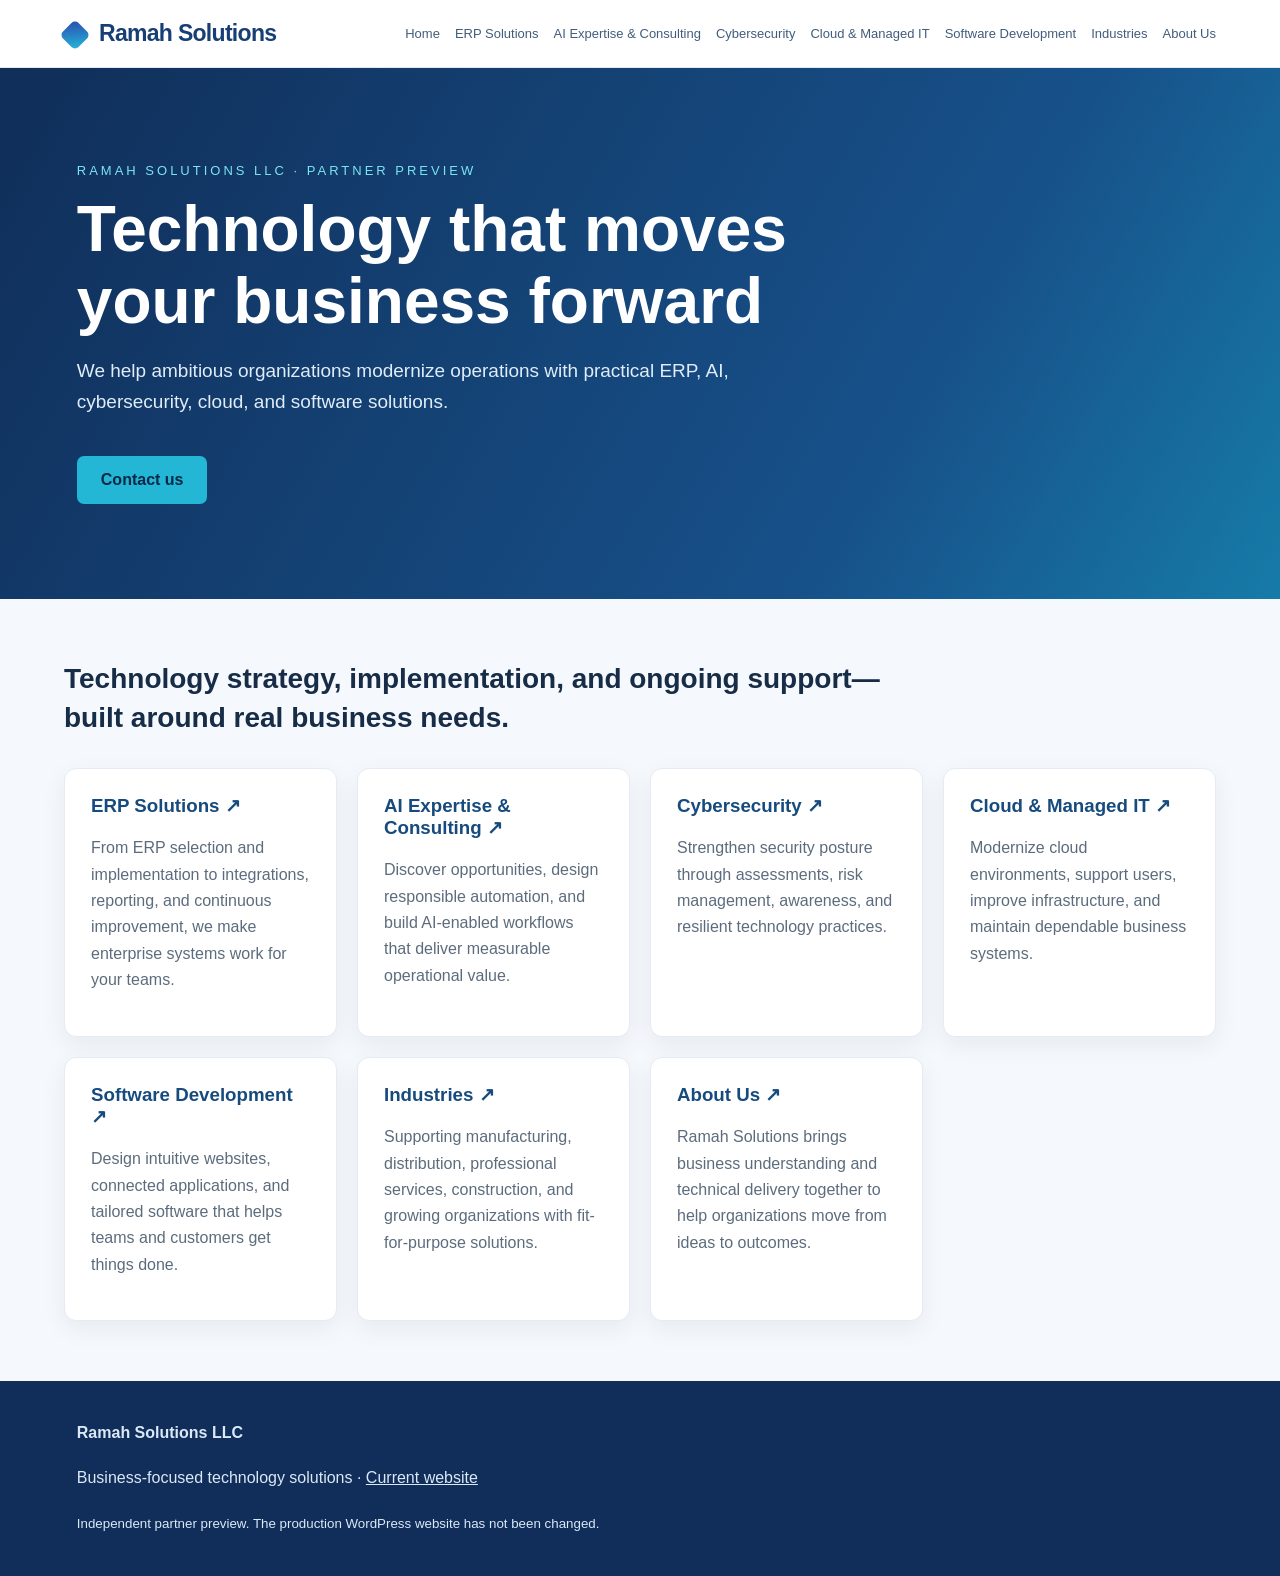
==== index.html @ 847ab51f "Add partner preview page: Home" ====
<!doctype html><html lang="en"><head><meta charset="utf-8"><meta name="viewport" content="width=device-width,initial-scale=1"><meta name="description" content="We help ambitious organizations modernize operations with practical ERP, AI, cybersecurity, cloud, and software solutions."><title>Home | Ramah Solutions</title><style>:root{font-family:Inter,Arial,sans-serif;color:#172c46;background:#f5f8fc}*{box-sizing:border-box}body{margin:0}a{text-decoration:none;color:inherit}header{background:#fff;display:flex;align-items:center;justify-content:space-between;gap:18px;padding:20px max(5%,24px);border-bottom:1px solid #e4eaf2;position:sticky;top:0;z-index:5}.brand{font-weight:850;font-size:23px;letter-spacing:-.7px;color:#183f75}.brand i{display:inline-block;width:22px;height:22px;transform:rotate(45deg);background:linear-gradient(130deg,#294aab,#26b9dd);border-radius:5px;margin-right:13px;vertical-align:middle}nav{display:flex;flex-wrap:wrap;gap:15px;font-size:13px;color:#415d7c}nav a:hover{color:#0878b9}.hero{background:linear-gradient(120deg,#102e59,#17518a 70%,#167ba8);color:white;padding:95px max(6%,25px);min-height:390px}.eyebrow{font-size:13px;letter-spacing:3px;text-transform:uppercase;color:#7be4f1}.hero h1{font-size:clamp(36px,5vw,64px);max-width:850px;line-height:1.12;margin:16px 0}.hero p{font-size:19px;line-height:1.6;max-width:710px;color:#e0edf8}.button{display:inline-block;margin-top:20px;padding:15px 24px;border-radius:7px;background:#23b7d5;color:#062947;font-weight:750}main{max-width:1200px;margin:auto;padding:60px 24px}.intro{font-size:28px;max-width:830px;line-height:1.4;font-weight:650}.cards{display:grid;grid-template-columns:repeat(auto-fit,minmax(235px,1fr));gap:20px;margin-top:30px}.card{padding:26px;background:#fff;border:1px solid #e4ebf3;border-radius:12px;box-shadow:0 8px 25px #142e5310}.card h3{margin-top:0;color:#174b7e}.card p{line-height:1.65;color:#5c6c7d}footer{background:#102e59;color:#dbe8f7;padding:38px 6%;line-height:1.8}footer a{text-decoration:underline}@media(max-width:850px){header{position:relative;align-items:flex-start;flex-direction:column}nav{gap:12px}.hero{padding-top:65px;padding-bottom:65px}}</style></head><body><header><a class="brand" href="index.html"><i></i>Ramah Solutions</a><nav><a href="index.html">Home</a><a href="erp-solutions.html">ERP Solutions</a><a href="ai-consulting.html">AI Expertise & Consulting</a><a href="cybersecurity.html">Cybersecurity</a><a href="cloud-managed-it.html">Cloud & Managed IT</a><a href="software-development.html">Software Development</a><a href="industries.html">Industries</a><a href="about.html">About Us</a></nav></header><section class="hero"><div class="eyebrow">Ramah Solutions LLC · Partner Preview</div><h1>Technology that moves your business forward</h1><p>We help ambitious organizations modernize operations with practical ERP, AI, cybersecurity, cloud, and software solutions.</p><a class="button" href="https://www.ramahsolutions.com/">Contact us</a></section><main><div class="intro">Technology strategy, implementation, and ongoing support—built around real business needs.</div><div class="cards"><a class="card" href="erp-solutions.html"><h3>ERP Solutions ↗</h3><p>From ERP selection and implementation to integrations, reporting, and continuous improvement, we make enterprise systems work for your teams.</p></a><a class="card" href="ai-consulting.html"><h3>AI Expertise & Consulting ↗</h3><p>Discover opportunities, design responsible automation, and build AI-enabled workflows that deliver measurable operational value.</p></a><a class="card" href="cybersecurity.html"><h3>Cybersecurity ↗</h3><p>Strengthen security posture through assessments, risk management, awareness, and resilient technology practices.</p></a><a class="card" href="cloud-managed-it.html"><h3>Cloud & Managed IT ↗</h3><p>Modernize cloud environments, support users, improve infrastructure, and maintain dependable business systems.</p></a><a class="card" href="software-development.html"><h3>Software Development ↗</h3><p>Design intuitive websites, connected applications, and tailored software that helps teams and customers get things done.</p></a><a class="card" href="industries.html"><h3>Industries ↗</h3><p>Supporting manufacturing, distribution, professional services, construction, and growing organizations with fit-for-purpose solutions.</p></a><a class="card" href="about.html"><h3>About Us ↗</h3><p>Ramah Solutions brings business understanding and technical delivery together to help organizations move from ideas to outcomes.</p></a></div></main><footer><strong>Ramah Solutions LLC</strong><p>Business-focused technology solutions · <a href="https://www.ramahsolutions.com/">Current website</a></p><small>Independent partner preview. The production WordPress website has not been changed.</small></footer></body></html>
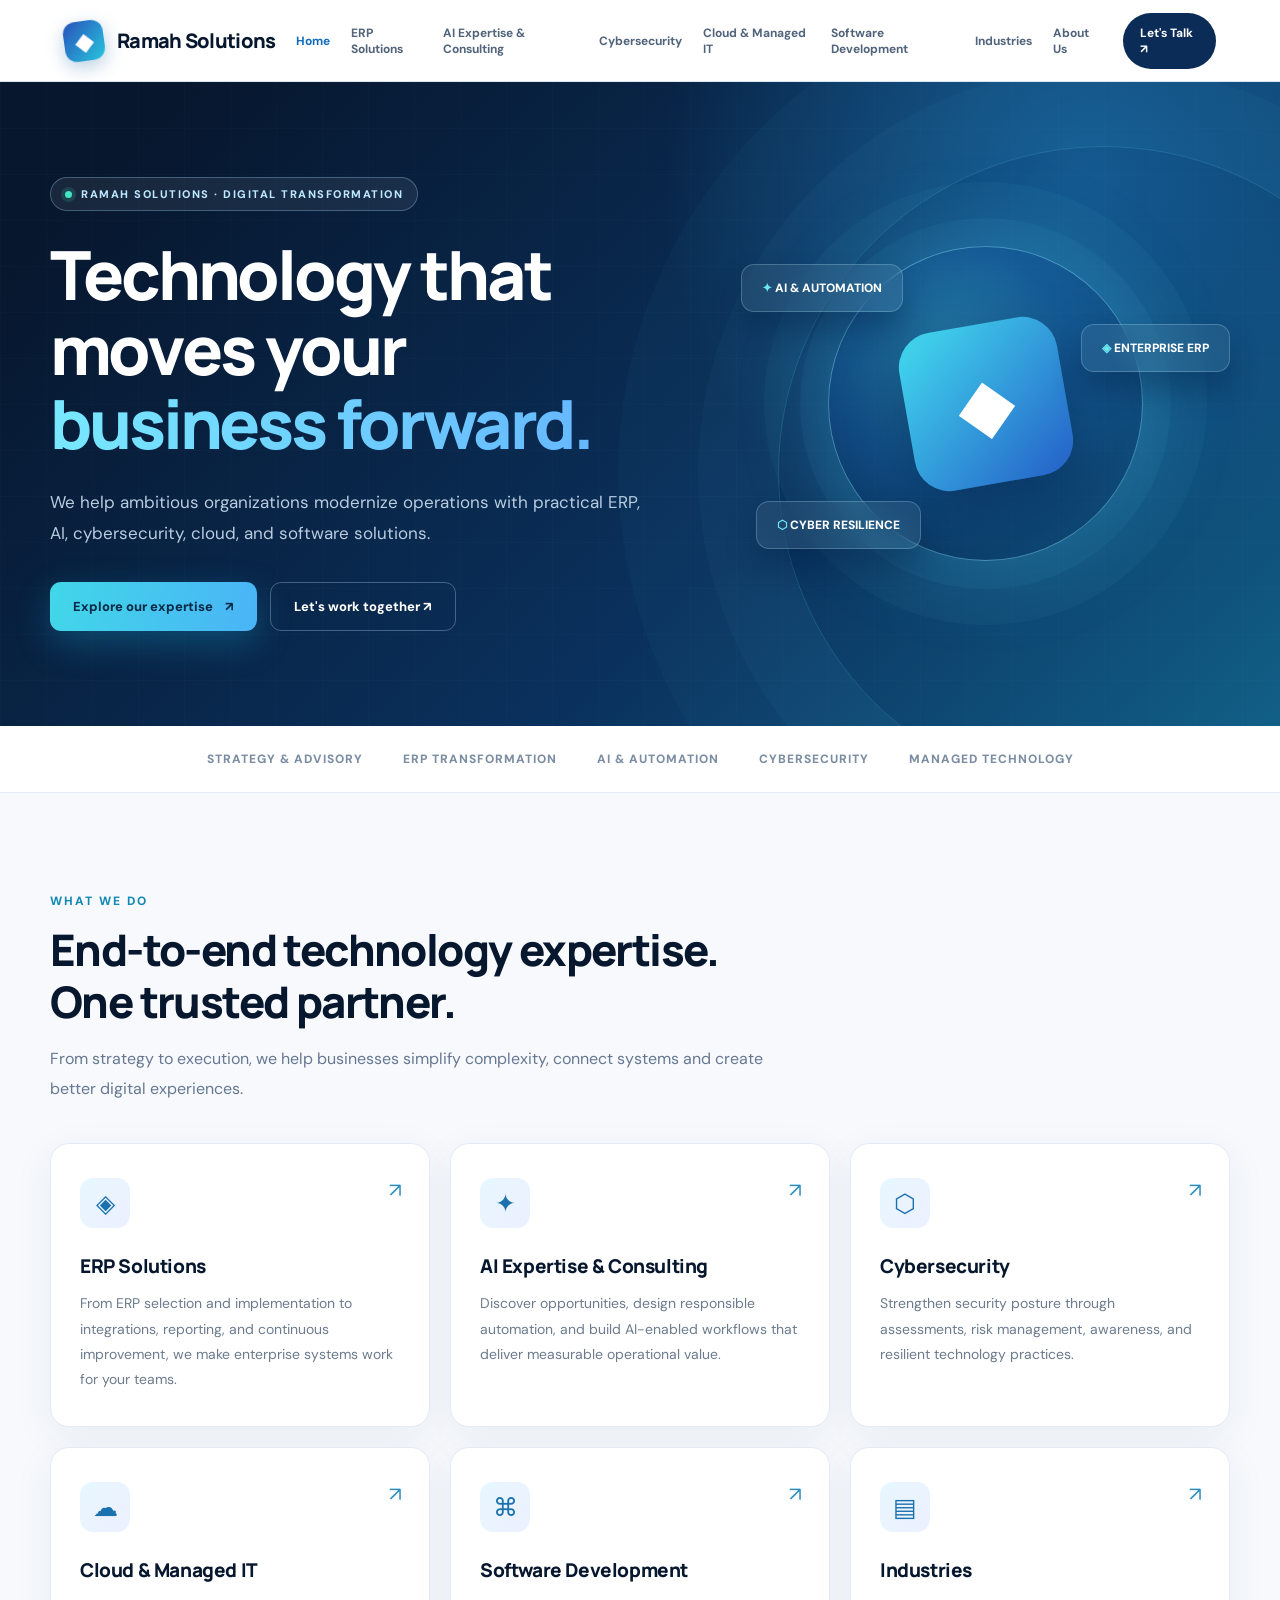
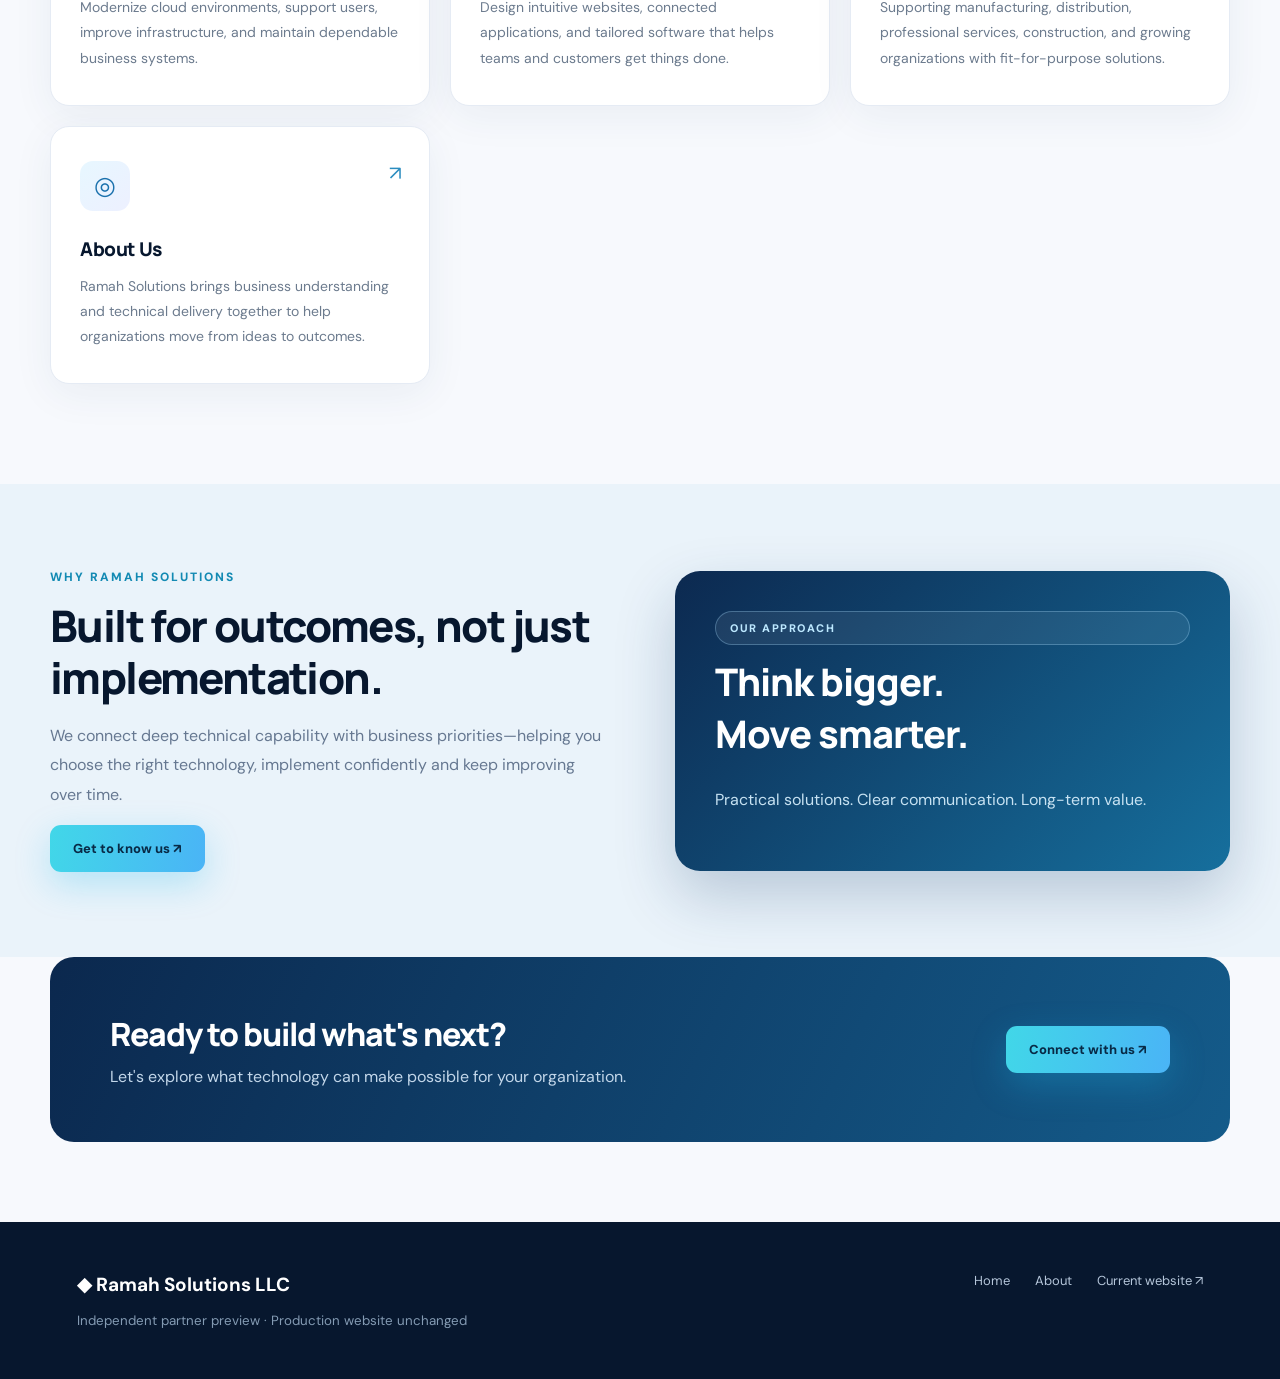
==== commit c4cc383b: "Modernize UI and responsive layout: Home" ====
--- a/index.html
+++ b/index.html
@@ -1 +1 @@
-<!doctype html><html lang="en"><head><meta charset="utf-8"><meta name="viewport" content="width=device-width,initial-scale=1"><meta name="description" content="We help ambitious organizations modernize operations with practical ERP, AI, cybersecurity, cloud, and software solutions."><title>Home | Ramah Solutions</title><style>:root{font-family:Inter,Arial,sans-serif;color:#172c46;background:#f5f8fc}*{box-sizing:border-box}body{margin:0}a{text-decoration:none;color:inherit}header{background:#fff;display:flex;align-items:center;justify-content:space-between;gap:18px;padding:20px max(5%,24px);border-bottom:1px solid #e4eaf2;position:sticky;top:0;z-index:5}.brand{font-weight:850;font-size:23px;letter-spacing:-.7px;color:#183f75}.brand i{display:inline-block;width:22px;height:22px;transform:rotate(45deg);background:linear-gradient(130deg,#294aab,#26b9dd);border-radius:5px;margin-right:13px;vertical-align:middle}nav{display:flex;flex-wrap:wrap;gap:15px;font-size:13px;color:#415d7c}nav a:hover{color:#0878b9}.hero{background:linear-gradient(120deg,#102e59,#17518a 70%,#167ba8);color:white;padding:95px max(6%,25px);min-height:390px}.eyebrow{font-size:13px;letter-spacing:3px;text-transform:uppercase;color:#7be4f1}.hero h1{font-size:clamp(36px,5vw,64px);max-width:850px;line-height:1.12;margin:16px 0}.hero p{font-size:19px;line-height:1.6;max-width:710px;color:#e0edf8}.button{display:inline-block;margin-top:20px;padding:15px 24px;border-radius:7px;background:#23b7d5;color:#062947;font-weight:750}main{max-width:1200px;margin:auto;padding:60px 24px}.intro{font-size:28px;max-width:830px;line-height:1.4;font-weight:650}.cards{display:grid;grid-template-columns:repeat(auto-fit,minmax(235px,1fr));gap:20px;margin-top:30px}.card{padding:26px;background:#fff;border:1px solid #e4ebf3;border-radius:12px;box-shadow:0 8px 25px #142e5310}.card h3{margin-top:0;color:#174b7e}.card p{line-height:1.65;color:#5c6c7d}footer{background:#102e59;color:#dbe8f7;padding:38px 6%;line-height:1.8}footer a{text-decoration:underline}@media(max-width:850px){header{position:relative;align-items:flex-start;flex-direction:column}nav{gap:12px}.hero{padding-top:65px;padding-bottom:65px}}</style></head><body><header><a class="brand" href="index.html"><i></i>Ramah Solutions</a><nav><a href="index.html">Home</a><a href="erp-solutions.html">ERP Solutions</a><a href="ai-consulting.html">AI Expertise & Consulting</a><a href="cybersecurity.html">Cybersecurity</a><a href="cloud-managed-it.html">Cloud & Managed IT</a><a href="software-development.html">Software Development</a><a href="industries.html">Industries</a><a href="about.html">About Us</a></nav></header><section class="hero"><div class="eyebrow">Ramah Solutions LLC · Partner Preview</div><h1>Technology that moves your business forward</h1><p>We help ambitious organizations modernize operations with practical ERP, AI, cybersecurity, cloud, and software solutions.</p><a class="button" href="https://www.ramahsolutions.com/">Contact us</a></section><main><div class="intro">Technology strategy, implementation, and ongoing support—built around real business needs.</div><div class="cards"><a class="card" href="erp-solutions.html"><h3>ERP Solutions ↗</h3><p>From ERP selection and implementation to integrations, reporting, and continuous improvement, we make enterprise systems work for your teams.</p></a><a class="card" href="ai-consulting.html"><h3>AI Expertise & Consulting ↗</h3><p>Discover opportunities, design responsible automation, and build AI-enabled workflows that deliver measurable operational value.</p></a><a class="card" href="cybersecurity.html"><h3>Cybersecurity ↗</h3><p>Strengthen security posture through assessments, risk management, awareness, and resilient technology practices.</p></a><a class="card" href="cloud-managed-it.html"><h3>Cloud & Managed IT ↗</h3><p>Modernize cloud environments, support users, improve infrastructure, and maintain dependable business systems.</p></a><a class="card" href="software-development.html"><h3>Software Development ↗</h3><p>Design intuitive websites, connected applications, and tailored software that helps teams and customers get things done.</p></a><a class="card" href="industries.html"><h3>Industries ↗</h3><p>Supporting manufacturing, distribution, professional services, construction, and growing organizations with fit-for-purpose solutions.</p></a><a class="card" href="about.html"><h3>About Us ↗</h3><p>Ramah Solutions brings business understanding and technical delivery together to help organizations move from ideas to outcomes.</p></a></div></main><footer><strong>Ramah Solutions LLC</strong><p>Business-focused technology solutions · <a href="https://www.ramahsolutions.com/">Current website</a></p><small>Independent partner preview. The production WordPress website has not been changed.</small></footer></body></html>+<!doctype html><html lang="en"><head><meta charset="utf-8"><meta name="viewport" content="width=device-width,initial-scale=1"><meta name="description" content="We help ambitious organizations modernize operations with practical ERP, AI, cybersecurity, cloud, and software solutions."><title>Home | Ramah Solutions</title><link rel="stylesheet" href="styles.css"></head><body><header><a class="brand" href="index.html"><span class="mark">◆</span>Ramah Solutions</a><nav><a href="index.html" data-page="index.html">Home</a><a href="erp-solutions.html" data-page="erp-solutions.html">ERP Solutions</a><a href="ai-consulting.html" data-page="ai-consulting.html">AI Expertise & Consulting</a><a href="cybersecurity.html" data-page="cybersecurity.html">Cybersecurity</a><a href="cloud-managed-it.html" data-page="cloud-managed-it.html">Cloud & Managed IT</a><a href="software-development.html" data-page="software-development.html">Software Development</a><a href="industries.html" data-page="industries.html">Industries</a><a href="about.html" data-page="about.html">About Us</a><a class="nav-cta" href="#contact">Let's Talk ↗</a></nav></header><section class="hero"><div class="hero-inner"><div><div class="pill"><span class="dot"></span> RAMAH SOLUTIONS · DIGITAL TRANSFORMATION</div><h1>Technology that moves your<br><em>business forward.</em></h1><p>We help ambitious organizations modernize operations with practical ERP, AI, cybersecurity, cloud, and software solutions.</p><div class="actions"><a class="btn primary" href="#services">Explore our expertise <span>↗</span></a><a class="btn outline" href="#contact">Let's work together ↗</a></div></div><div class="visual" aria-hidden="true"><div class="orb"><div class="orb-core">◆</div></div><div class="float a"><span>✦</span> AI & AUTOMATION</div><div class="float b"><span>◈</span> ENTERPRISE ERP</div><div class="float c"><span>⬡</span> CYBER RESILIENCE</div></div></div></section><div class="strip"><span>Strategy & Advisory</span><span>ERP Transformation</span><span>AI & Automation</span><span>Cybersecurity</span><span>Managed Technology</span></div><section class="section" id="services"><div class="kicker">WHAT WE DO</div><h2>End-to-end technology expertise. One trusted partner.</h2><p class="lead">From strategy to execution, we help businesses simplify complexity, connect systems and create better digital experiences.</p><div class="cards"><a class="card" href="erp-solutions.html"><div class="iconbox">◈</div><span class="arrow">↗</span><h3>ERP Solutions</h3><p>From ERP selection and implementation to integrations, reporting, and continuous improvement, we make enterprise systems work for your teams.</p></a><a class="card" href="ai-consulting.html"><div class="iconbox">✦</div><span class="arrow">↗</span><h3>AI Expertise & Consulting</h3><p>Discover opportunities, design responsible automation, and build AI-enabled workflows that deliver measurable operational value.</p></a><a class="card" href="cybersecurity.html"><div class="iconbox">⬡</div><span class="arrow">↗</span><h3>Cybersecurity</h3><p>Strengthen security posture through assessments, risk management, awareness, and resilient technology practices.</p></a><a class="card" href="cloud-managed-it.html"><div class="iconbox">☁</div><span class="arrow">↗</span><h3>Cloud & Managed IT</h3><p>Modernize cloud environments, support users, improve infrastructure, and maintain dependable business systems.</p></a><a class="card" href="software-development.html"><div class="iconbox">⌘</div><span class="arrow">↗</span><h3>Software Development</h3><p>Design intuitive websites, connected applications, and tailored software that helps teams and customers get things done.</p></a><a class="card" href="industries.html"><div class="iconbox">▤</div><span class="arrow">↗</span><h3>Industries</h3><p>Supporting manufacturing, distribution, professional services, construction, and growing organizations with fit-for-purpose solutions.</p></a><a class="card" href="about.html"><div class="iconbox">◎</div><span class="arrow">↗</span><h3>About Us</h3><p>Ramah Solutions brings business understanding and technical delivery together to help organizations move from ideas to outcomes.</p></a></div></section><div class="feature"><div class="section feature-grid"><div><div class="kicker">WHY RAMAH SOLUTIONS</div><h2>Built for outcomes, not just implementation.</h2><p class="lead">We connect deep technical capability with business priorities—helping you choose the right technology, implement confidently and keep improving over time.</p><a class="btn primary" href="about.html">Get to know us ↗</a></div><div class="feature-panel"><span class="pill">OUR APPROACH</span><strong>Think bigger.<br>Move smarter.</strong><p>Practical solutions. Clear communication. Long-term value.</p></div></div></div><section class="contact" id="contact"><div><h2>Ready to build what's next?</h2><p>Let's explore what technology can make possible for your organization.</p></div><a class="btn primary" href="https://www.ramahsolutions.com/">Connect with us ↗</a></section><footer><div class="footer-inner"><div><strong>◆ Ramah Solutions LLC</strong><small>Independent partner preview · Production website unchanged</small></div><div class="footer-links"><a href="index.html">Home</a><a href="about.html">About</a><a href="https://www.ramahsolutions.com/">Current website ↗</a></div></div></footer><script>document.querySelectorAll('nav a[data-page]').forEach(a=>{if(a.getAttribute('data-page')===location.pathname.split('/').pop()||(!location.pathname.split('/').pop()&&a.getAttribute('data-page')==='index.html'))a.classList.add('active')})</script></body></html>
--- a/styles.css
+++ b/styles.css
@@ -0,0 +1,2 @@
+@import url('https://fonts.googleapis.com/css2?family=DM+Sans:wght@400;500;600;700&family=Manrope:wght@400;500;600;700;800&display=swap');
+:root{--navy:#07172e;--blue:#154d8b;--cyan:#28c3d9;--muted:#667891;--line:#e5ebf4;--bg:#f7f9fd;--white:#fff}*{box-sizing:border-box}html{scroll-behavior:smooth}body{margin:0;color:var(--navy);font-family:'DM Sans',Arial,sans-serif;background:var(--bg);-webkit-font-smoothing:antialiased}a{text-decoration:none;color:inherit}button{font:inherit}header{height:82px;display:flex;align-items:center;justify-content:space-between;gap:20px;padding:0 max(5%,24px);position:sticky;top:0;z-index:20;background:#fffffff2;backdrop-filter:blur(20px);border-bottom:1px solid #dce6f1}.brand{display:flex;align-items:center;gap:13px;font:800 20px 'Manrope',sans-serif;letter-spacing:-.7px;white-space:nowrap}.mark{display:grid;place-items:center;width:40px;height:40px;border-radius:12px;background:linear-gradient(135deg,#2852bb,#27c5dd);color:white;box-shadow:0 6px 18px #155aa04a;font-size:23px;transform:rotate(-8deg)}nav{display:flex;gap:21px;align-items:center}nav a{font-size:12px;font-weight:700;color:#51647b;transition:color .2s}nav a:hover,nav a.active{color:#116cbd}.nav-cta{background:#0b2c57;color:white!important;padding:12px 17px;border-radius:100px}.hero{position:relative;overflow:hidden;background:radial-gradient(circle at 85% 15%,#145a91 0,transparent 35%),linear-gradient(135deg,#07172e 10%,#0a315d 62%,#115f87);color:white;min-height:620px;display:flex;align-items:center}.hero:before{content:'';position:absolute;inset:0;opacity:.18;background-image:linear-gradient(#b6e6ff18 1px,transparent 1px),linear-gradient(90deg,#b6e6ff18 1px,transparent 1px);background-size:46px 46px}.hero:after{content:'';position:absolute;right:-150px;top:10%;width:650px;height:650px;border:1px solid #66d8ee33;border-radius:50%;box-shadow:0 0 0 80px #5ed2ff08,0 0 0 160px #5ed2ff07}.hero-inner{position:relative;z-index:1;max-width:1240px;width:100%;margin:auto;padding:95px 30px;display:grid;grid-template-columns:1.15fr .85fr;gap:30px;align-items:center}.pill{display:inline-flex;gap:9px;align-items:center;padding:9px 14px;border:1px solid #a8dfff4d;border-radius:100px;background:#ffffff12;color:#bde8ff;font-size:11px;letter-spacing:1.5px;font-weight:800;text-transform:uppercase}.dot{width:7px;height:7px;background:#45e4c2;border-radius:50%;box-shadow:0 0 0 4px #45e4c226}.hero h1{font:800 clamp(42px,5.3vw,72px)/1.1 'Manrope',sans-serif;letter-spacing:-3px;margin:26px 0}.hero h1 em{font-style:normal;background:linear-gradient(90deg,#78e8ff,#66b8ff);-webkit-background-clip:text;background-clip:text;color:transparent}.hero p{font-size:17px;line-height:1.85;color:#b9cce0;max-width:610px}.actions{display:flex;gap:13px;flex-wrap:wrap;margin-top:32px}.btn{display:inline-flex;align-items:center;justify-content:center;gap:12px;padding:15px 23px;border-radius:11px;font-weight:800;font-size:13px;transition:transform .2s,box-shadow .2s}.btn:hover{transform:translateY(-3px)}.primary{background:linear-gradient(100deg,#41d7e8,#4ab4f6);color:#082a46;box-shadow:0 12px 35px #19b7ed44}.outline{border:1px solid #b8d4f855;color:white}.visual{position:relative;min-height:360px;display:grid;place-items:center}.orb{width:315px;height:315px;border-radius:50%;background:radial-gradient(circle at 38% 35%,#4fe7ff55,#1d7ac944 43%,#082f6008 69%);border:1px solid #8de9ff6b;box-shadow:0 0 0 28px #7de8ff0b,0 0 0 64px #7de8ff09,0 0 90px #34b5ee55;display:grid;place-items:center}.orb-core{width:160px;height:160px;border-radius:35px;display:grid;place-items:center;transform:rotate(-10deg);background:linear-gradient(140deg,#42dbef,#245fc7);font-size:75px;box-shadow:0 25px 60px #001a3e77}.float{position:absolute;background:#ffffff12;backdrop-filter:blur(15px);border:1px solid #c5ecff3d;border-radius:13px;padding:15px 20px;font-weight:800;font-size:12px;box-shadow:0 18px 30px #001b3e55}.float.a{top:40px;left:0}.float.b{right:0;top:100px}.float.c{bottom:35px;left:15px}.float span{color:#6be7ef}.strip{background:white;border-bottom:1px solid var(--line);padding:25px 6%;display:flex;justify-content:center;gap:40px;flex-wrap:wrap;font-size:12px;font-weight:800;letter-spacing:1px;color:#7b8da3;text-transform:uppercase}.section{max-width:1240px;margin:auto;padding:100px 30px}.kicker{font-size:12px;font-weight:800;letter-spacing:2px;color:#138ab3;text-transform:uppercase}.section h2{font:800 clamp(30px,3.4vw,47px)/1.2 'Manrope',sans-serif;letter-spacing:-1.6px;max-width:720px;margin:15px 0}.lead{font-size:16px;line-height:1.85;color:var(--muted);max-width:750px}.cards{display:grid;grid-template-columns:repeat(3,1fr);gap:20px;margin-top:40px}.card{position:relative;background:white;border:1px solid var(--line);border-radius:19px;padding:34px 29px;min-height:245px;box-shadow:0 10px 40px #193d6710;transition:transform .25s,box-shadow .25s,border-color .25s}.card:hover{transform:translateY(-7px);box-shadow:0 25px 55px #193d6724;border-color:#9bd9ec}.iconbox{width:50px;height:50px;display:grid;place-items:center;border-radius:13px;background:linear-gradient(135deg,#e7f7ff,#edf0ff);color:#1b71ad;font-size:25px;margin-bottom:25px}.card h3{font:800 19px 'Manrope',sans-serif;letter-spacing:-.4px;margin:0 0 12px}.card p{font-size:14px;line-height:1.8;color:#6c7b8e;margin:0}.arrow{position:absolute;right:27px;top:33px;color:#2a8cbf;font-size:20px}.feature{background:#eaf3fa;padding:85px 0}.feature .section{padding-top:0;padding-bottom:0}.feature-grid{display:grid;grid-template-columns:1fr 1fr;gap:70px;align-items:center}.feature-panel{min-height:300px;border-radius:25px;background:linear-gradient(135deg,#0c2950,#166f9d);padding:40px;color:white;display:flex;flex-direction:column;justify-content:space-between;box-shadow:0 25px 60px #103b6b3a}.feature-panel strong{font:800 38px 'Manrope',sans-serif;letter-spacing:-1px}.feature-panel p{color:#c7e2f2;line-height:1.8}.contact{margin:0 auto 80px;max-width:1180px;border-radius:24px;background:linear-gradient(115deg,#0b284e,#145b8a);color:white;padding:55px 60px;display:flex;align-items:center;justify-content:space-between;gap:30px}.contact h2{font:800 32px 'Manrope',sans-serif;letter-spacing:-1px;margin:0 0 10px}.contact p{color:#c3d7ea;margin:0}footer{background:#07172e;color:#b5c6da;padding:50px max(6%,24px)}.footer-inner{max-width:1200px;margin:auto;display:flex;justify-content:space-between;gap:30px;flex-wrap:wrap}footer strong{color:white;font-size:19px}footer small{display:block;margin-top:15px;color:#849bb3}.footer-links{display:flex;gap:25px;flex-wrap:wrap;font-size:13px}@media(max-width:1050px){nav{gap:12px}nav a{font-size:11px}.hero-inner{grid-template-columns:1fr .65fr}.cards{grid-template-columns:repeat(2,1fr)}}@media(max-width:760px){header{height:auto;min-height:75px;flex-wrap:wrap;padding:18px 22px}nav{width:100%;overflow:auto;padding-bottom:5px;white-space:nowrap}.hero-inner{display:block;padding:70px 25px}.hero h1{letter-spacing:-1.8px}.visual{min-height:280px;margin-top:20px}.orb{width:200px;height:200px}.orb-core{width:115px;height:115px;font-size:55px}.float{padding:10px;font-size:10px}.cards{grid-template-columns:1fr}.section{padding:65px 23px}.feature-grid{grid-template-columns:1fr;gap:30px}.contact{margin:0 18px 55px;padding:35px 25px;display:block}.contact .btn{margin-top:25px}.strip{gap:16px}.hero{min-height:0}}
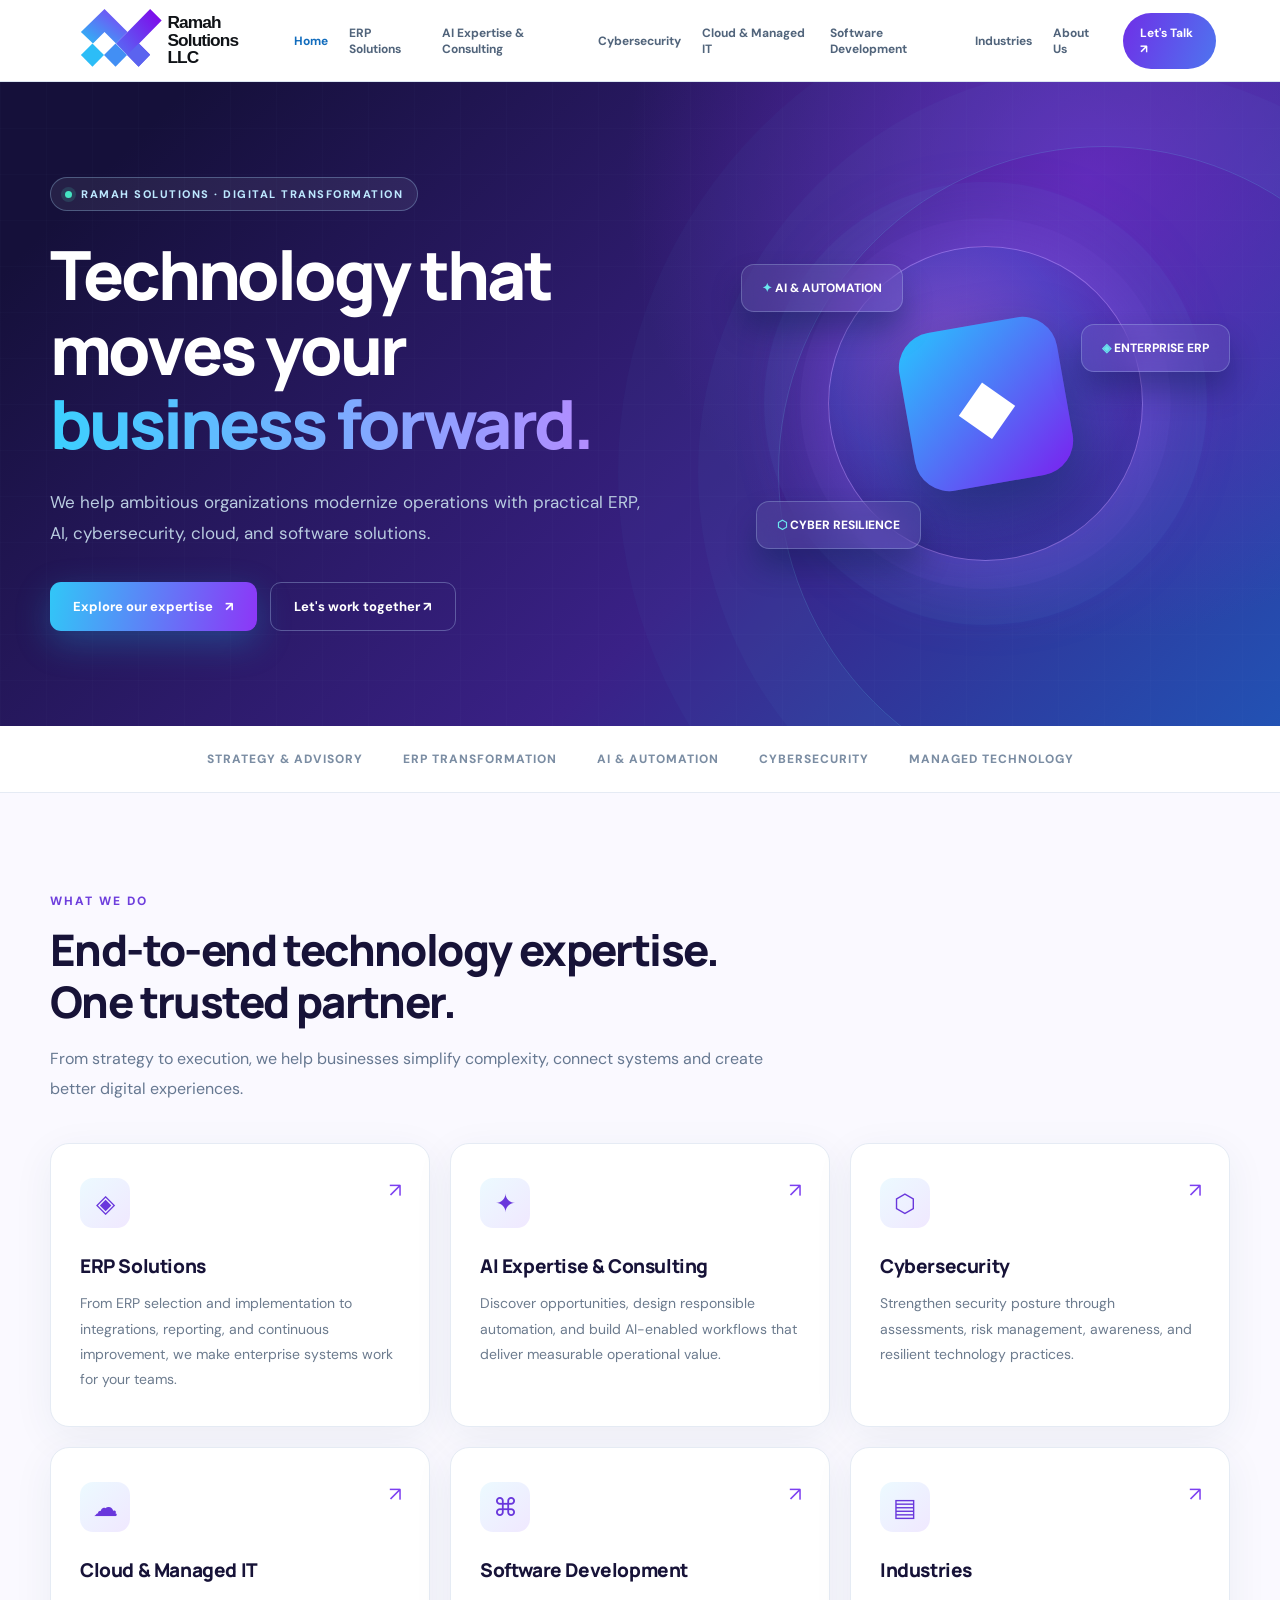
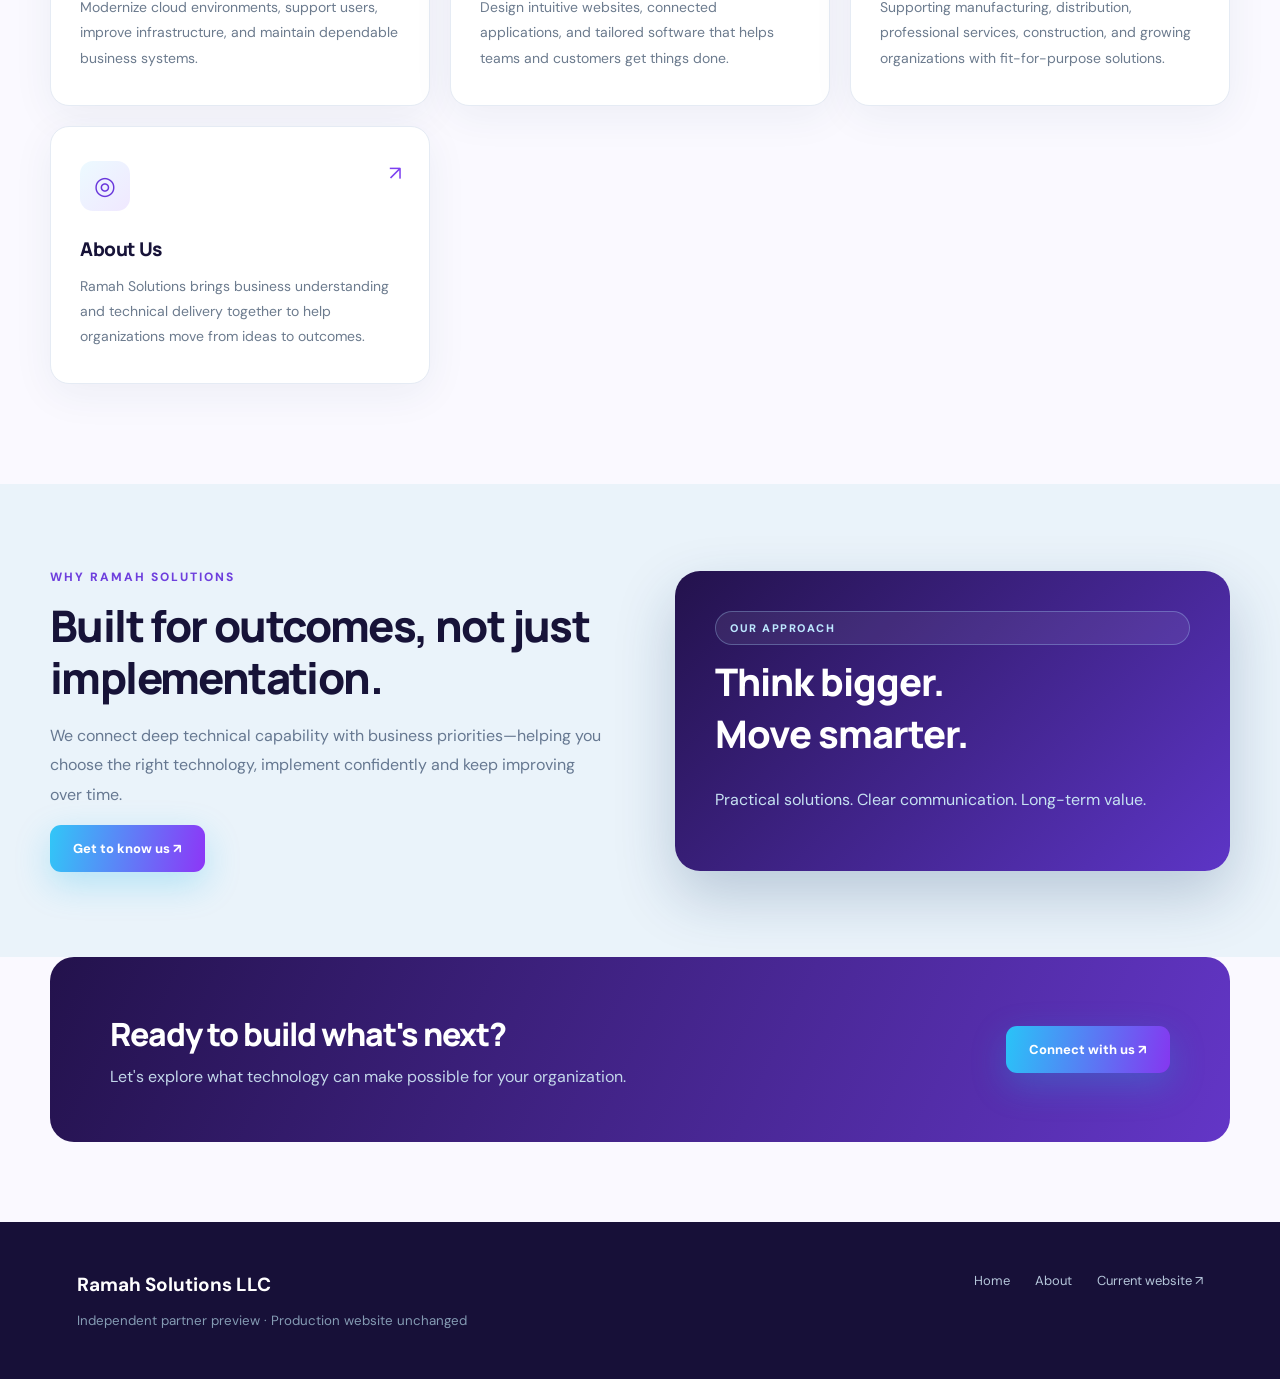
==== commit 6e6614c2: "Use Ramah brand logo and refreshed visual identity: index.html" ====
--- a/index.html
+++ b/index.html
@@ -1 +1 @@
-<!doctype html><html lang="en"><head><meta charset="utf-8"><meta name="viewport" content="width=device-width,initial-scale=1"><meta name="description" content="We help ambitious organizations modernize operations with practical ERP, AI, cybersecurity, cloud, and software solutions."><title>Home | Ramah Solutions</title><link rel="stylesheet" href="styles.css"></head><body><header><a class="brand" href="index.html"><span class="mark">◆</span>Ramah Solutions</a><nav><a href="index.html" data-page="index.html">Home</a><a href="erp-solutions.html" data-page="erp-solutions.html">ERP Solutions</a><a href="ai-consulting.html" data-page="ai-consulting.html">AI Expertise & Consulting</a><a href="cybersecurity.html" data-page="cybersecurity.html">Cybersecurity</a><a href="cloud-managed-it.html" data-page="cloud-managed-it.html">Cloud & Managed IT</a><a href="software-development.html" data-page="software-development.html">Software Development</a><a href="industries.html" data-page="industries.html">Industries</a><a href="about.html" data-page="about.html">About Us</a><a class="nav-cta" href="#contact">Let's Talk ↗</a></nav></header><section class="hero"><div class="hero-inner"><div><div class="pill"><span class="dot"></span> RAMAH SOLUTIONS · DIGITAL TRANSFORMATION</div><h1>Technology that moves your<br><em>business forward.</em></h1><p>We help ambitious organizations modernize operations with practical ERP, AI, cybersecurity, cloud, and software solutions.</p><div class="actions"><a class="btn primary" href="#services">Explore our expertise <span>↗</span></a><a class="btn outline" href="#contact">Let's work together ↗</a></div></div><div class="visual" aria-hidden="true"><div class="orb"><div class="orb-core">◆</div></div><div class="float a"><span>✦</span> AI & AUTOMATION</div><div class="float b"><span>◈</span> ENTERPRISE ERP</div><div class="float c"><span>⬡</span> CYBER RESILIENCE</div></div></div></section><div class="strip"><span>Strategy & Advisory</span><span>ERP Transformation</span><span>AI & Automation</span><span>Cybersecurity</span><span>Managed Technology</span></div><section class="section" id="services"><div class="kicker">WHAT WE DO</div><h2>End-to-end technology expertise. One trusted partner.</h2><p class="lead">From strategy to execution, we help businesses simplify complexity, connect systems and create better digital experiences.</p><div class="cards"><a class="card" href="erp-solutions.html"><div class="iconbox">◈</div><span class="arrow">↗</span><h3>ERP Solutions</h3><p>From ERP selection and implementation to integrations, reporting, and continuous improvement, we make enterprise systems work for your teams.</p></a><a class="card" href="ai-consulting.html"><div class="iconbox">✦</div><span class="arrow">↗</span><h3>AI Expertise & Consulting</h3><p>Discover opportunities, design responsible automation, and build AI-enabled workflows that deliver measurable operational value.</p></a><a class="card" href="cybersecurity.html"><div class="iconbox">⬡</div><span class="arrow">↗</span><h3>Cybersecurity</h3><p>Strengthen security posture through assessments, risk management, awareness, and resilient technology practices.</p></a><a class="card" href="cloud-managed-it.html"><div class="iconbox">☁</div><span class="arrow">↗</span><h3>Cloud & Managed IT</h3><p>Modernize cloud environments, support users, improve infrastructure, and maintain dependable business systems.</p></a><a class="card" href="software-development.html"><div class="iconbox">⌘</div><span class="arrow">↗</span><h3>Software Development</h3><p>Design intuitive websites, connected applications, and tailored software that helps teams and customers get things done.</p></a><a class="card" href="industries.html"><div class="iconbox">▤</div><span class="arrow">↗</span><h3>Industries</h3><p>Supporting manufacturing, distribution, professional services, construction, and growing organizations with fit-for-purpose solutions.</p></a><a class="card" href="about.html"><div class="iconbox">◎</div><span class="arrow">↗</span><h3>About Us</h3><p>Ramah Solutions brings business understanding and technical delivery together to help organizations move from ideas to outcomes.</p></a></div></section><div class="feature"><div class="section feature-grid"><div><div class="kicker">WHY RAMAH SOLUTIONS</div><h2>Built for outcomes, not just implementation.</h2><p class="lead">We connect deep technical capability with business priorities—helping you choose the right technology, implement confidently and keep improving over time.</p><a class="btn primary" href="about.html">Get to know us ↗</a></div><div class="feature-panel"><span class="pill">OUR APPROACH</span><strong>Think bigger.<br>Move smarter.</strong><p>Practical solutions. Clear communication. Long-term value.</p></div></div></div><section class="contact" id="contact"><div><h2>Ready to build what's next?</h2><p>Let's explore what technology can make possible for your organization.</p></div><a class="btn primary" href="https://www.ramahsolutions.com/">Connect with us ↗</a></section><footer><div class="footer-inner"><div><strong>◆ Ramah Solutions LLC</strong><small>Independent partner preview · Production website unchanged</small></div><div class="footer-links"><a href="index.html">Home</a><a href="about.html">About</a><a href="https://www.ramahsolutions.com/">Current website ↗</a></div></div></footer><script>document.querySelectorAll('nav a[data-page]').forEach(a=>{if(a.getAttribute('data-page')===location.pathname.split('/').pop()||(!location.pathname.split('/').pop()&&a.getAttribute('data-page')==='index.html'))a.classList.add('active')})</script></body></html>+<!doctype html><html lang="en"><head><meta charset="utf-8"><meta name="viewport" content="width=device-width,initial-scale=1"><meta name="description" content="We help ambitious organizations modernize operations with practical ERP, AI, cybersecurity, cloud, and software solutions."><title>Home | Ramah Solutions</title><link rel="stylesheet" href="styles.css"></head><body><header><a class="brand" href="index.html"><img class="brand-logo" src="ramah-logo.svg" alt="Ramah Solutions LLC"></a><nav><a href="index.html" data-page="index.html">Home</a><a href="erp-solutions.html" data-page="erp-solutions.html">ERP Solutions</a><a href="ai-consulting.html" data-page="ai-consulting.html">AI Expertise & Consulting</a><a href="cybersecurity.html" data-page="cybersecurity.html">Cybersecurity</a><a href="cloud-managed-it.html" data-page="cloud-managed-it.html">Cloud & Managed IT</a><a href="software-development.html" data-page="software-development.html">Software Development</a><a href="industries.html" data-page="industries.html">Industries</a><a href="about.html" data-page="about.html">About Us</a><a class="nav-cta" href="#contact">Let's Talk ↗</a></nav></header><section class="hero"><div class="hero-inner"><div><div class="pill"><span class="dot"></span> RAMAH SOLUTIONS · DIGITAL TRANSFORMATION</div><h1>Technology that moves your<br><em>business forward.</em></h1><p>We help ambitious organizations modernize operations with practical ERP, AI, cybersecurity, cloud, and software solutions.</p><div class="actions"><a class="btn primary" href="#services">Explore our expertise <span>↗</span></a><a class="btn outline" href="#contact">Let's work together ↗</a></div></div><div class="visual" aria-hidden="true"><div class="orb"><div class="orb-core">◆</div></div><div class="float a"><span>✦</span> AI & AUTOMATION</div><div class="float b"><span>◈</span> ENTERPRISE ERP</div><div class="float c"><span>⬡</span> CYBER RESILIENCE</div></div></div></section><div class="strip"><span>Strategy & Advisory</span><span>ERP Transformation</span><span>AI & Automation</span><span>Cybersecurity</span><span>Managed Technology</span></div><section class="section" id="services"><div class="kicker">WHAT WE DO</div><h2>End-to-end technology expertise. One trusted partner.</h2><p class="lead">From strategy to execution, we help businesses simplify complexity, connect systems and create better digital experiences.</p><div class="cards"><a class="card" href="erp-solutions.html"><div class="iconbox">◈</div><span class="arrow">↗</span><h3>ERP Solutions</h3><p>From ERP selection and implementation to integrations, reporting, and continuous improvement, we make enterprise systems work for your teams.</p></a><a class="card" href="ai-consulting.html"><div class="iconbox">✦</div><span class="arrow">↗</span><h3>AI Expertise & Consulting</h3><p>Discover opportunities, design responsible automation, and build AI-enabled workflows that deliver measurable operational value.</p></a><a class="card" href="cybersecurity.html"><div class="iconbox">⬡</div><span class="arrow">↗</span><h3>Cybersecurity</h3><p>Strengthen security posture through assessments, risk management, awareness, and resilient technology practices.</p></a><a class="card" href="cloud-managed-it.html"><div class="iconbox">☁</div><span class="arrow">↗</span><h3>Cloud & Managed IT</h3><p>Modernize cloud environments, support users, improve infrastructure, and maintain dependable business systems.</p></a><a class="card" href="software-development.html"><div class="iconbox">⌘</div><span class="arrow">↗</span><h3>Software Development</h3><p>Design intuitive websites, connected applications, and tailored software that helps teams and customers get things done.</p></a><a class="card" href="industries.html"><div class="iconbox">▤</div><span class="arrow">↗</span><h3>Industries</h3><p>Supporting manufacturing, distribution, professional services, construction, and growing organizations with fit-for-purpose solutions.</p></a><a class="card" href="about.html"><div class="iconbox">◎</div><span class="arrow">↗</span><h3>About Us</h3><p>Ramah Solutions brings business understanding and technical delivery together to help organizations move from ideas to outcomes.</p></a></div></section><div class="feature"><div class="section feature-grid"><div><div class="kicker">WHY RAMAH SOLUTIONS</div><h2>Built for outcomes, not just implementation.</h2><p class="lead">We connect deep technical capability with business priorities—helping you choose the right technology, implement confidently and keep improving over time.</p><a class="btn primary" href="about.html">Get to know us ↗</a></div><div class="feature-panel"><span class="pill">OUR APPROACH</span><strong>Think bigger.<br>Move smarter.</strong><p>Practical solutions. Clear communication. Long-term value.</p></div></div></div><section class="contact" id="contact"><div><h2>Ready to build what's next?</h2><p>Let's explore what technology can make possible for your organization.</p></div><a class="btn primary" href="https://www.ramahsolutions.com/">Connect with us ↗</a></section><footer><div class="footer-inner"><div><strong>Ramah Solutions LLC</strong><small>Independent partner preview · Production website unchanged</small></div><div class="footer-links"><a href="index.html">Home</a><a href="about.html">About</a><a href="https://www.ramahsolutions.com/">Current website ↗</a></div></div></footer><script>document.querySelectorAll('nav a[data-page]').forEach(a=>{if(a.getAttribute('data-page')===location.pathname.split('/').pop()||(!location.pathname.split('/').pop()&&a.getAttribute('data-page')==='index.html'))a.classList.add('active')})</script></body></html>
--- a/styles.css
+++ b/styles.css
@@ -1,2 +1,4 @@
 @import url('https://fonts.googleapis.com/css2?family=DM+Sans:wght@400;500;600;700&family=Manrope:wght@400;500;600;700;800&display=swap');
-:root{--navy:#07172e;--blue:#154d8b;--cyan:#28c3d9;--muted:#667891;--line:#e5ebf4;--bg:#f7f9fd;--white:#fff}*{box-sizing:border-box}html{scroll-behavior:smooth}body{margin:0;color:var(--navy);font-family:'DM Sans',Arial,sans-serif;background:var(--bg);-webkit-font-smoothing:antialiased}a{text-decoration:none;color:inherit}button{font:inherit}header{height:82px;display:flex;align-items:center;justify-content:space-between;gap:20px;padding:0 max(5%,24px);position:sticky;top:0;z-index:20;background:#fffffff2;backdrop-filter:blur(20px);border-bottom:1px solid #dce6f1}.brand{display:flex;align-items:center;gap:13px;font:800 20px 'Manrope',sans-serif;letter-spacing:-.7px;white-space:nowrap}.mark{display:grid;place-items:center;width:40px;height:40px;border-radius:12px;background:linear-gradient(135deg,#2852bb,#27c5dd);color:white;box-shadow:0 6px 18px #155aa04a;font-size:23px;transform:rotate(-8deg)}nav{display:flex;gap:21px;align-items:center}nav a{font-size:12px;font-weight:700;color:#51647b;transition:color .2s}nav a:hover,nav a.active{color:#116cbd}.nav-cta{background:#0b2c57;color:white!important;padding:12px 17px;border-radius:100px}.hero{position:relative;overflow:hidden;background:radial-gradient(circle at 85% 15%,#145a91 0,transparent 35%),linear-gradient(135deg,#07172e 10%,#0a315d 62%,#115f87);color:white;min-height:620px;display:flex;align-items:center}.hero:before{content:'';position:absolute;inset:0;opacity:.18;background-image:linear-gradient(#b6e6ff18 1px,transparent 1px),linear-gradient(90deg,#b6e6ff18 1px,transparent 1px);background-size:46px 46px}.hero:after{content:'';position:absolute;right:-150px;top:10%;width:650px;height:650px;border:1px solid #66d8ee33;border-radius:50%;box-shadow:0 0 0 80px #5ed2ff08,0 0 0 160px #5ed2ff07}.hero-inner{position:relative;z-index:1;max-width:1240px;width:100%;margin:auto;padding:95px 30px;display:grid;grid-template-columns:1.15fr .85fr;gap:30px;align-items:center}.pill{display:inline-flex;gap:9px;align-items:center;padding:9px 14px;border:1px solid #a8dfff4d;border-radius:100px;background:#ffffff12;color:#bde8ff;font-size:11px;letter-spacing:1.5px;font-weight:800;text-transform:uppercase}.dot{width:7px;height:7px;background:#45e4c2;border-radius:50%;box-shadow:0 0 0 4px #45e4c226}.hero h1{font:800 clamp(42px,5.3vw,72px)/1.1 'Manrope',sans-serif;letter-spacing:-3px;margin:26px 0}.hero h1 em{font-style:normal;background:linear-gradient(90deg,#78e8ff,#66b8ff);-webkit-background-clip:text;background-clip:text;color:transparent}.hero p{font-size:17px;line-height:1.85;color:#b9cce0;max-width:610px}.actions{display:flex;gap:13px;flex-wrap:wrap;margin-top:32px}.btn{display:inline-flex;align-items:center;justify-content:center;gap:12px;padding:15px 23px;border-radius:11px;font-weight:800;font-size:13px;transition:transform .2s,box-shadow .2s}.btn:hover{transform:translateY(-3px)}.primary{background:linear-gradient(100deg,#41d7e8,#4ab4f6);color:#082a46;box-shadow:0 12px 35px #19b7ed44}.outline{border:1px solid #b8d4f855;color:white}.visual{position:relative;min-height:360px;display:grid;place-items:center}.orb{width:315px;height:315px;border-radius:50%;background:radial-gradient(circle at 38% 35%,#4fe7ff55,#1d7ac944 43%,#082f6008 69%);border:1px solid #8de9ff6b;box-shadow:0 0 0 28px #7de8ff0b,0 0 0 64px #7de8ff09,0 0 90px #34b5ee55;display:grid;place-items:center}.orb-core{width:160px;height:160px;border-radius:35px;display:grid;place-items:center;transform:rotate(-10deg);background:linear-gradient(140deg,#42dbef,#245fc7);font-size:75px;box-shadow:0 25px 60px #001a3e77}.float{position:absolute;background:#ffffff12;backdrop-filter:blur(15px);border:1px solid #c5ecff3d;border-radius:13px;padding:15px 20px;font-weight:800;font-size:12px;box-shadow:0 18px 30px #001b3e55}.float.a{top:40px;left:0}.float.b{right:0;top:100px}.float.c{bottom:35px;left:15px}.float span{color:#6be7ef}.strip{background:white;border-bottom:1px solid var(--line);padding:25px 6%;display:flex;justify-content:center;gap:40px;flex-wrap:wrap;font-size:12px;font-weight:800;letter-spacing:1px;color:#7b8da3;text-transform:uppercase}.section{max-width:1240px;margin:auto;padding:100px 30px}.kicker{font-size:12px;font-weight:800;letter-spacing:2px;color:#138ab3;text-transform:uppercase}.section h2{font:800 clamp(30px,3.4vw,47px)/1.2 'Manrope',sans-serif;letter-spacing:-1.6px;max-width:720px;margin:15px 0}.lead{font-size:16px;line-height:1.85;color:var(--muted);max-width:750px}.cards{display:grid;grid-template-columns:repeat(3,1fr);gap:20px;margin-top:40px}.card{position:relative;background:white;border:1px solid var(--line);border-radius:19px;padding:34px 29px;min-height:245px;box-shadow:0 10px 40px #193d6710;transition:transform .25s,box-shadow .25s,border-color .25s}.card:hover{transform:translateY(-7px);box-shadow:0 25px 55px #193d6724;border-color:#9bd9ec}.iconbox{width:50px;height:50px;display:grid;place-items:center;border-radius:13px;background:linear-gradient(135deg,#e7f7ff,#edf0ff);color:#1b71ad;font-size:25px;margin-bottom:25px}.card h3{font:800 19px 'Manrope',sans-serif;letter-spacing:-.4px;margin:0 0 12px}.card p{font-size:14px;line-height:1.8;color:#6c7b8e;margin:0}.arrow{position:absolute;right:27px;top:33px;color:#2a8cbf;font-size:20px}.feature{background:#eaf3fa;padding:85px 0}.feature .section{padding-top:0;padding-bottom:0}.feature-grid{display:grid;grid-template-columns:1fr 1fr;gap:70px;align-items:center}.feature-panel{min-height:300px;border-radius:25px;background:linear-gradient(135deg,#0c2950,#166f9d);padding:40px;color:white;display:flex;flex-direction:column;justify-content:space-between;box-shadow:0 25px 60px #103b6b3a}.feature-panel strong{font:800 38px 'Manrope',sans-serif;letter-spacing:-1px}.feature-panel p{color:#c7e2f2;line-height:1.8}.contact{margin:0 auto 80px;max-width:1180px;border-radius:24px;background:linear-gradient(115deg,#0b284e,#145b8a);color:white;padding:55px 60px;display:flex;align-items:center;justify-content:space-between;gap:30px}.contact h2{font:800 32px 'Manrope',sans-serif;letter-spacing:-1px;margin:0 0 10px}.contact p{color:#c3d7ea;margin:0}footer{background:#07172e;color:#b5c6da;padding:50px max(6%,24px)}.footer-inner{max-width:1200px;margin:auto;display:flex;justify-content:space-between;gap:30px;flex-wrap:wrap}footer strong{color:white;font-size:19px}footer small{display:block;margin-top:15px;color:#849bb3}.footer-links{display:flex;gap:25px;flex-wrap:wrap;font-size:13px}@media(max-width:1050px){nav{gap:12px}nav a{font-size:11px}.hero-inner{grid-template-columns:1fr .65fr}.cards{grid-template-columns:repeat(2,1fr)}}@media(max-width:760px){header{height:auto;min-height:75px;flex-wrap:wrap;padding:18px 22px}nav{width:100%;overflow:auto;padding-bottom:5px;white-space:nowrap}.hero-inner{display:block;padding:70px 25px}.hero h1{letter-spacing:-1.8px}.visual{min-height:280px;margin-top:20px}.orb{width:200px;height:200px}.orb-core{width:115px;height:115px;font-size:55px}.float{padding:10px;font-size:10px}.cards{grid-template-columns:1fr}.section{padding:65px 23px}.feature-grid{grid-template-columns:1fr;gap:30px}.contact{margin:0 18px 55px;padding:35px 25px;display:block}.contact .btn{margin-top:25px}.strip{gap:16px}.hero{min-height:0}}+:root{--navy:#171338;--blue:#6245ef;--cyan:#28bdf5;--muted:#667891;--line:#e5ebf4;--bg:#faf9ff;--white:#fff}*{box-sizing:border-box}html{scroll-behavior:smooth}body{margin:0;color:var(--navy);font-family:'DM Sans',Arial,sans-serif;background:var(--bg);-webkit-font-smoothing:antialiased}a{text-decoration:none;color:inherit}button{font:inherit}header{height:82px;display:flex;align-items:center;justify-content:space-between;gap:20px;padding:0 max(5%,24px);position:sticky;top:0;z-index:20;background:#fffffff2;backdrop-filter:blur(20px);border-bottom:1px solid #dce6f1}.brand{display:flex;align-items:center;gap:13px;font:800 20px 'Manrope',sans-serif;letter-spacing:-.7px;white-space:nowrap}.mark{display:grid;place-items:center;width:40px;height:40px;border-radius:12px;background:linear-gradient(135deg,#7925f4,#27c4fb);color:white;box-shadow:0 6px 18px #155aa04a;font-size:23px;transform:rotate(-8deg)}nav{display:flex;gap:21px;align-items:center}nav a{font-size:12px;font-weight:700;color:#51647b;transition:color .2s}nav a:hover,nav a.active{color:#116cbd}.nav-cta{background:#4e2ec6;color:white!important;padding:12px 17px;border-radius:100px}.hero{position:relative;overflow:hidden;background:radial-gradient(circle at 85% 15%,#7431d5aa 0,transparent 38%),linear-gradient(135deg,#15103a 10%,#3a2187 62%,#2252b4);color:white;min-height:620px;display:flex;align-items:center}.hero:before{content:'';position:absolute;inset:0;opacity:.18;background-image:linear-gradient(#b6e6ff18 1px,transparent 1px),linear-gradient(90deg,#b6e6ff18 1px,transparent 1px);background-size:46px 46px}.hero:after{content:'';position:absolute;right:-150px;top:10%;width:650px;height:650px;border:1px solid #66d8ee33;border-radius:50%;box-shadow:0 0 0 80px #5ed2ff08,0 0 0 160px #5ed2ff07}.hero-inner{position:relative;z-index:1;max-width:1240px;width:100%;margin:auto;padding:95px 30px;display:grid;grid-template-columns:1.15fr .85fr;gap:30px;align-items:center}.pill{display:inline-flex;gap:9px;align-items:center;padding:9px 14px;border:1px solid #a8dfff4d;border-radius:100px;background:#ffffff12;color:#bde8ff;font-size:11px;letter-spacing:1.5px;font-weight:800;text-transform:uppercase}.dot{width:7px;height:7px;background:#45e4c2;border-radius:50%;box-shadow:0 0 0 4px #45e4c226}.hero h1{font:800 clamp(42px,5.3vw,72px)/1.1 'Manrope',sans-serif;letter-spacing:-3px;margin:26px 0}.hero h1 em{font-style:normal;background:linear-gradient(90deg,#78e8ff,#66b8ff);-webkit-background-clip:text;background-clip:text;color:transparent}.hero p{font-size:17px;line-height:1.85;color:#b9cce0;max-width:610px}.actions{display:flex;gap:13px;flex-wrap:wrap;margin-top:32px}.btn{display:inline-flex;align-items:center;justify-content:center;gap:12px;padding:15px 23px;border-radius:11px;font-weight:800;font-size:13px;transition:transform .2s,box-shadow .2s}.btn:hover{transform:translateY(-3px)}.primary{background:linear-gradient(100deg,#31c7f7,#8d36f7);color:#082a46;box-shadow:0 12px 35px #19b7ed44}.outline{border:1px solid #b8d4f855;color:white}.visual{position:relative;min-height:360px;display:grid;place-items:center}.orb{width:315px;height:315px;border-radius:50%;background:radial-gradient(circle at 38% 35%,#4fe7ff55,#1d7ac944 43%,#082f6008 69%);border:1px solid #8de9ff6b;box-shadow:0 0 0 28px #7de8ff0b,0 0 0 64px #7de8ff09,0 0 90px #34b5ee55;display:grid;place-items:center}.orb-core{width:160px;height:160px;border-radius:35px;display:grid;place-items:center;transform:rotate(-10deg);background:linear-gradient(140deg,#28c4ff,#7a21ef);font-size:75px;box-shadow:0 25px 60px #001a3e77}.float{position:absolute;background:#ffffff12;backdrop-filter:blur(15px);border:1px solid #c5ecff3d;border-radius:13px;padding:15px 20px;font-weight:800;font-size:12px;box-shadow:0 18px 30px #001b3e55}.float.a{top:40px;left:0}.float.b{right:0;top:100px}.float.c{bottom:35px;left:15px}.float span{color:#6be7ef}.strip{background:white;border-bottom:1px solid var(--line);padding:25px 6%;display:flex;justify-content:center;gap:40px;flex-wrap:wrap;font-size:12px;font-weight:800;letter-spacing:1px;color:#7b8da3;text-transform:uppercase}.section{max-width:1240px;margin:auto;padding:100px 30px}.kicker{font-size:12px;font-weight:800;letter-spacing:2px;color:#6e3fdd;text-transform:uppercase}.section h2{font:800 clamp(30px,3.4vw,47px)/1.2 'Manrope',sans-serif;letter-spacing:-1.6px;max-width:720px;margin:15px 0}.lead{font-size:16px;line-height:1.85;color:var(--muted);max-width:750px}.cards{display:grid;grid-template-columns:repeat(3,1fr);gap:20px;margin-top:40px}.card{position:relative;background:white;border:1px solid var(--line);border-radius:19px;padding:34px 29px;min-height:245px;box-shadow:0 10px 40px #193d6710;transition:transform .25s,box-shadow .25s,border-color .25s}.card:hover{transform:translateY(-7px);box-shadow:0 25px 55px #193d6724;border-color:#9bd9ec}.iconbox{width:50px;height:50px;display:grid;place-items:center;border-radius:13px;background:linear-gradient(135deg,#ecfaff,#f0e8ff);color:#6937dc;font-size:25px;margin-bottom:25px}.card h3{font:800 19px 'Manrope',sans-serif;letter-spacing:-.4px;margin:0 0 12px}.card p{font-size:14px;line-height:1.8;color:#6c7b8e;margin:0}.arrow{position:absolute;right:27px;top:33px;color:#2a8cbf;font-size:20px}.feature{background:#eaf3fa;padding:85px 0}.feature .section{padding-top:0;padding-bottom:0}.feature-grid{display:grid;grid-template-columns:1fr 1fr;gap:70px;align-items:center}.feature-panel{min-height:300px;border-radius:25px;background:linear-gradient(135deg,#23124c,#5d35c6);padding:40px;color:white;display:flex;flex-direction:column;justify-content:space-between;box-shadow:0 25px 60px #103b6b3a}.feature-panel strong{font:800 38px 'Manrope',sans-serif;letter-spacing:-1px}.feature-panel p{color:#c7e2f2;line-height:1.8}.contact{margin:0 auto 80px;max-width:1180px;border-radius:24px;background:linear-gradient(115deg,#23124c,#6336c7);color:white;padding:55px 60px;display:flex;align-items:center;justify-content:space-between;gap:30px}.contact h2{font:800 32px 'Manrope',sans-serif;letter-spacing:-1px;margin:0 0 10px}.contact p{color:#c3d7ea;margin:0}footer{background:#171038;color:#b5c6da;padding:50px max(6%,24px)}.footer-inner{max-width:1200px;margin:auto;display:flex;justify-content:space-between;gap:30px;flex-wrap:wrap}footer strong{color:white;font-size:19px}footer small{display:block;margin-top:15px;color:#849bb3}.footer-links{display:flex;gap:25px;flex-wrap:wrap;font-size:13px}@media(max-width:1050px){nav{gap:12px}nav a{font-size:11px}.hero-inner{grid-template-columns:1fr .65fr}.cards{grid-template-columns:repeat(2,1fr)}}@media(max-width:760px){header{height:auto;min-height:75px;flex-wrap:wrap;padding:18px 22px}nav{width:100%;overflow:auto;padding-bottom:5px;white-space:nowrap}.hero-inner{display:block;padding:70px 25px}.hero h1{letter-spacing:-1.8px}.visual{min-height:280px;margin-top:20px}.orb{width:200px;height:200px}.orb-core{width:115px;height:115px;font-size:55px}.float{padding:10px;font-size:10px}.cards{grid-template-columns:1fr}.section{padding:65px 23px}.feature-grid{grid-template-columns:1fr;gap:30px}.contact{margin:0 18px 55px;padding:35px 25px;display:block}.contact .btn{margin-top:25px}.strip{gap:16px}.hero{min-height:0}}
+/* Brand artwork and refreshed purple-blue visual identity */
+.brand{gap:0;min-width:210px}.brand-logo{display:block;width:220px;height:auto;max-height:68px;object-fit:contain}.hero h1 em{background:linear-gradient(90deg,#3bd0ff,#b38cff);-webkit-background-clip:text;background-clip:text;color:transparent}.card:hover{border-color:#ba9aff}.orb{background:radial-gradient(circle at 38% 35%,#b783ff70,#507efb44 43%,#22135908 69%);border-color:#bb91ff88;box-shadow:0 0 0 28px #9c73ff0d,0 0 0 64px #5ed6ff0b,0 0 90px #8953ef77}.nav-cta{background:linear-gradient(110deg,#6f2fe7,#4e75ef)}.btn.primary{color:white}.card .arrow{color:#7c3ff0}.contact .btn{background:linear-gradient(100deg,#29c4f8,#8537f0)}@media(max-width:760px){.brand-logo{width:195px}}
